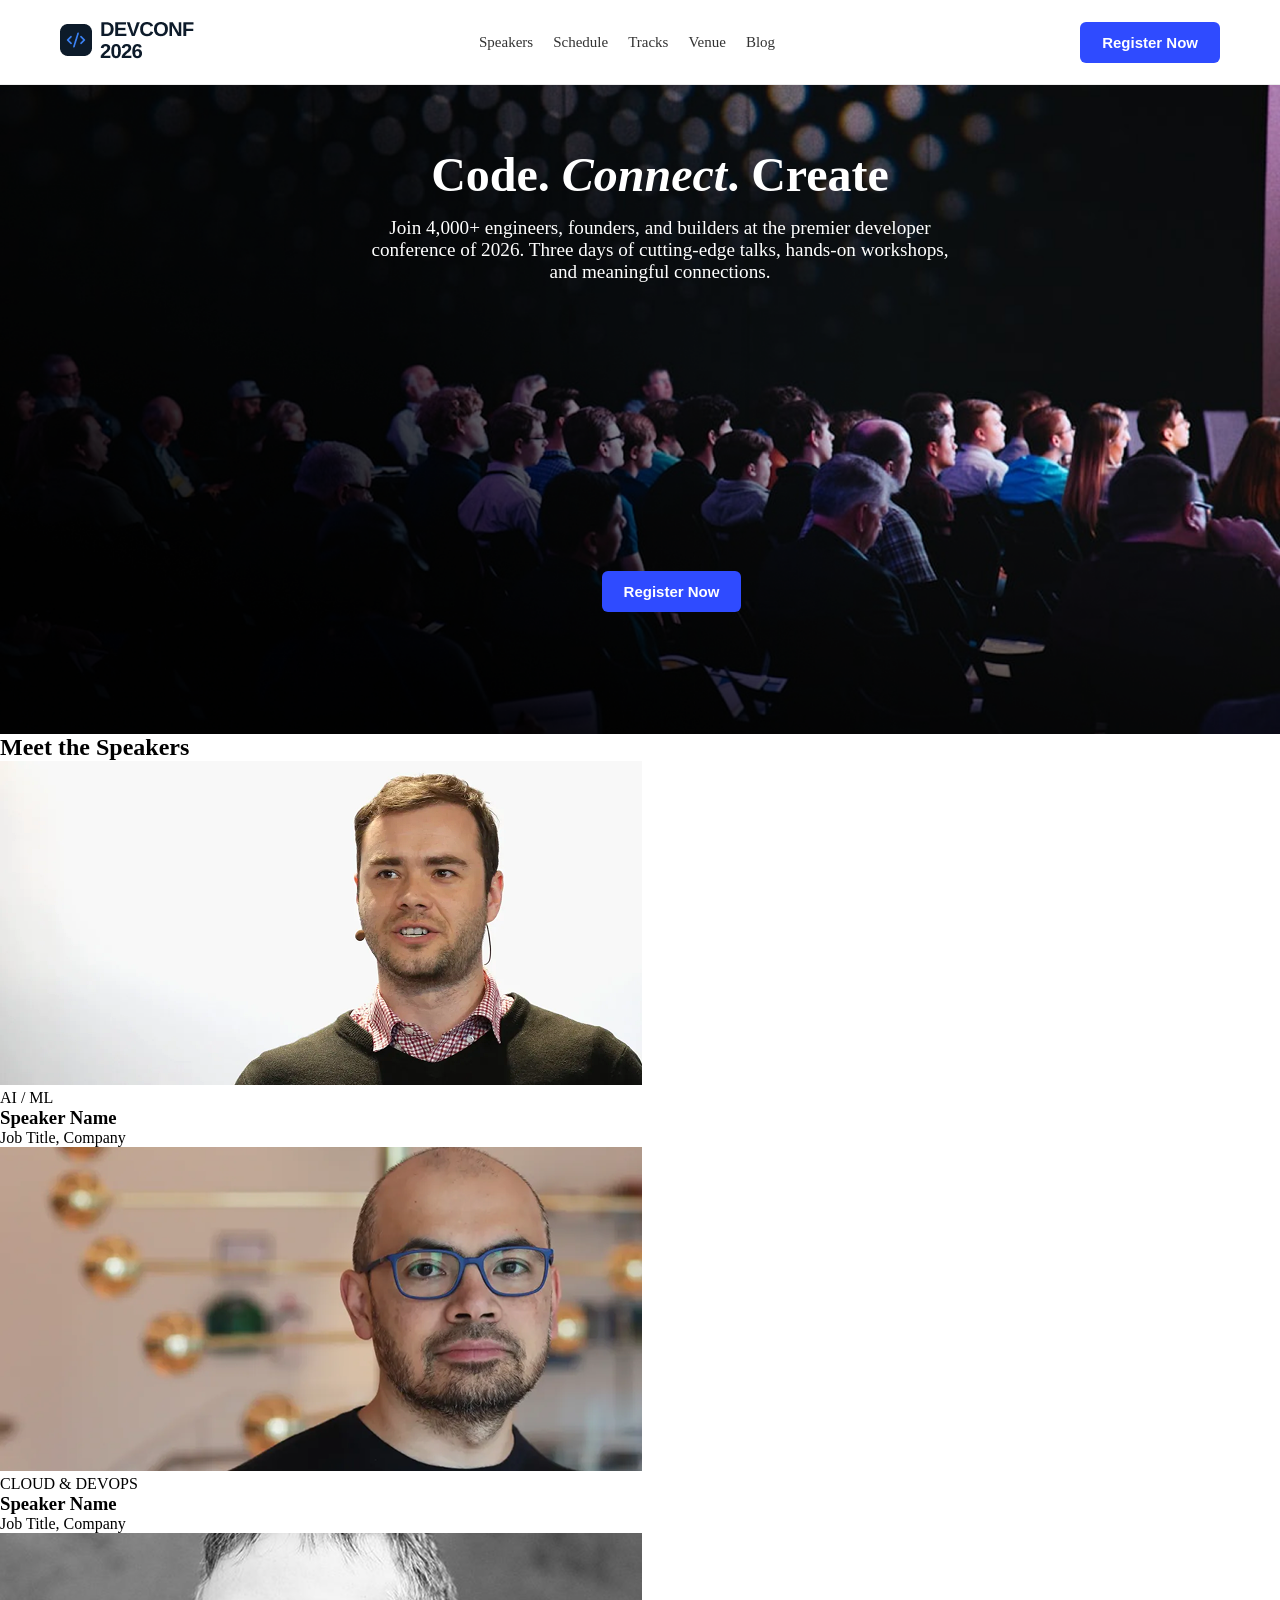
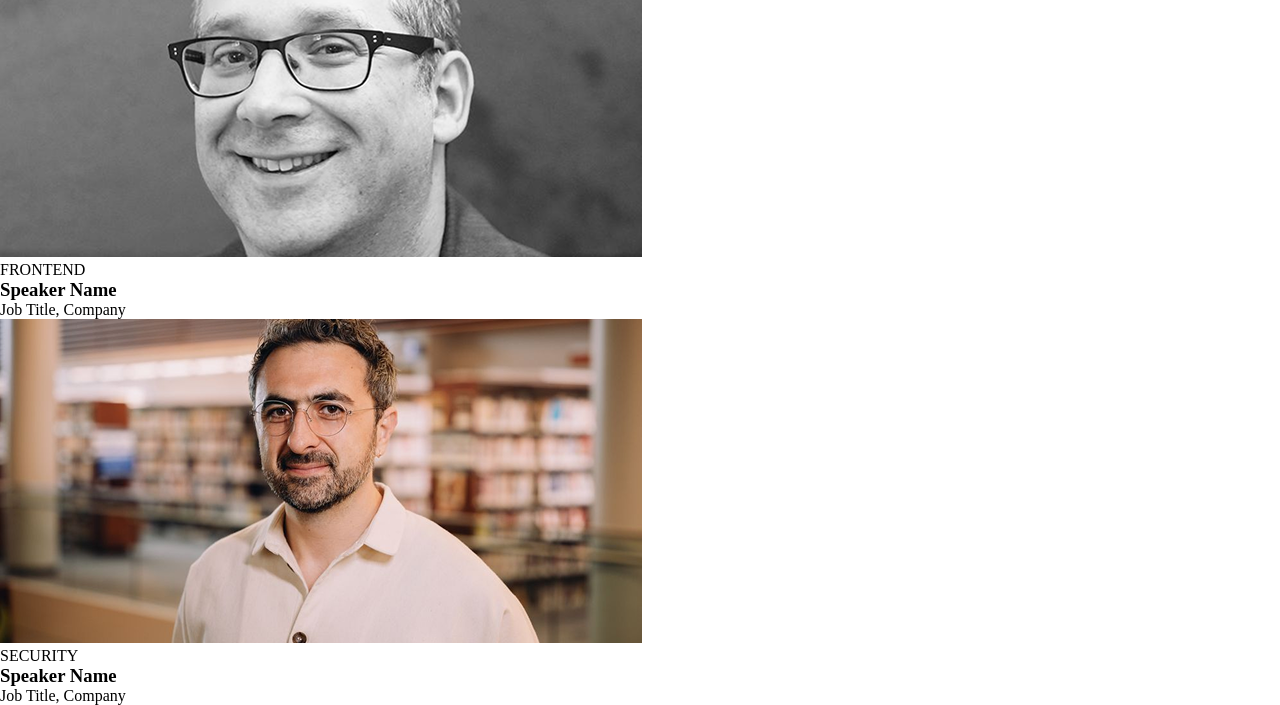
==== index.html @ 154ef2e4 "rename root file" ====
<!DOCTYPE html>
<html lang="en">

<head>
    <meta charset="UTF-8">
    <meta name="viewport" content="width=device-width, initial-scale=1.0">
    <title>DevConf_2026</title>
    <link rel="stylesheet" href="./style.css">
</head>

<body>


    <!-- header start -->
    <header>
        <div>
            <img src="./assets/logo.png" alt="">
        </div>

        <!-- nav tag -->
        <nav>
            <ul class="navigation-ber">
                <li>Speakers</li>
                <li>Schedule</li>
                <li>Tracks</li>
                <li>Venue</li>
                <li>Blog</li>

            </ul>
            <div>
                <!-- <button class="btn">Register Now</button> -->
            </div>
        </nav>

        <!-- nav end -->

        <div>
            <button class="common-btn">Register Now</button>
        </div>
    </header>
    <!-- header end -->

    <main>


        <!-- section start with banner -->
        <section>

            <div class="hero">

                <img src="./assets/Banner.png" alt="Banner">

                <div class="text">
                    <h1>Code. <em>Connect</em>. Create</h1>
                    <p>Join 4,000+ engineers, founders, and builders at the premier developer conference of 2026. Three
                        days of cutting-edge talks, hands-on workshops, and meaningful connections.
                    </p>
                </div>
                <div class="button">
                    <button class="common-btn">Register Now</button>

                </div>

            </div>
        </section>
        <!-- section end with banner-->


        <!--  Meet the Speakers Section start -->
        <section class="section" id="speakers">
            <h2>Meet the Speakers</h2>
            <div class="speaker-grid">
                <div class="card">
                    <img src="./assets/andrej.png" alt="Speaker photo">
                    <div class="card-body">
                        <div class="tag">AI / ML</div>
                        <h3>Speaker Name</h3>
                        <p>Job Title, Company</p>
                    </div>
                </div>
                <div class="card">
                    <img src="./assets/demis.png" alt="Speaker photo">
                    <div class="card-body">
                        <div class="tag">CLOUD & DEVOPS</div>
                        <h3>Speaker Name</h3>
                        <p>Job Title, Company</p>
                    </div>
                </div>
                <div class="card">
                    <img src="./assets/gary.png" alt="Speaker photo">
                    <div class="card-body">
                        <div class="tag">FRONTEND</div>
                        <h3>Speaker Name</h3>
                        <p>Job Title, Company</p>
                    </div>
                </div>
                <div class="card">
                    <img src="./assets/mustafa.png" alt="Speaker photo">
                    <div class="card-body">
                        <div class="tag">SECURITY</div>
                        <h3>Speaker Name</h3>
                        <p>Job Title, Company</p>
                    </div>
                </div>
            </div>
        </section>
        <!-- Meet the Speakers Section end-->


    </main>



</body>

</html>
---- style.css ----
* {
    margin: 0;
    padding: 0;

}

.container {
    max-width: 1980px;
    display: grid;
    justify-self: start;
}


/* header */

header {
    display: flex;
    align-items: center;
    justify-content: space-between;
    padding: 18px 60px;
    border-bottom: 1px solid #eee;
}

nav ul {
    display: flex;
    list-style: none;
    text-decoration: none;
    color: #333;
    font-size: 15px;
}

nav ul li {
    text-decoration: none;
    margin-right: 20px;
}

/* button */
.common-btn {

    background: #2f4bff;
    color: #fff;
    border: none;
    padding: 12px 22px;
    border-radius: 6px;
    font-size: 15px;
    font-weight: bold;
}

/* speker */
.hero {
    position: relative;
}

.hero img {
    width: 100%;
    height: auto;
    display: block;
}

.text {
    position: absolute;
    top: 0;
    left: 0;
    width: 100%;
    height: 40%;
    display: flex;
    flex-direction: column;
    justify-content: center;
    align-items: center;
    text-align: center;
    color: white;
    padding: 20px;
}


.text h1 {
    font-size: 3em;
    margin-bottom: 15px;
}
.text p {
    font-size: 1.2em;
    max-width: 600px;
    margin-bottom: 40px;
}

.button{
    position: absolute;
    top: 75%;
    left: 47%;
}
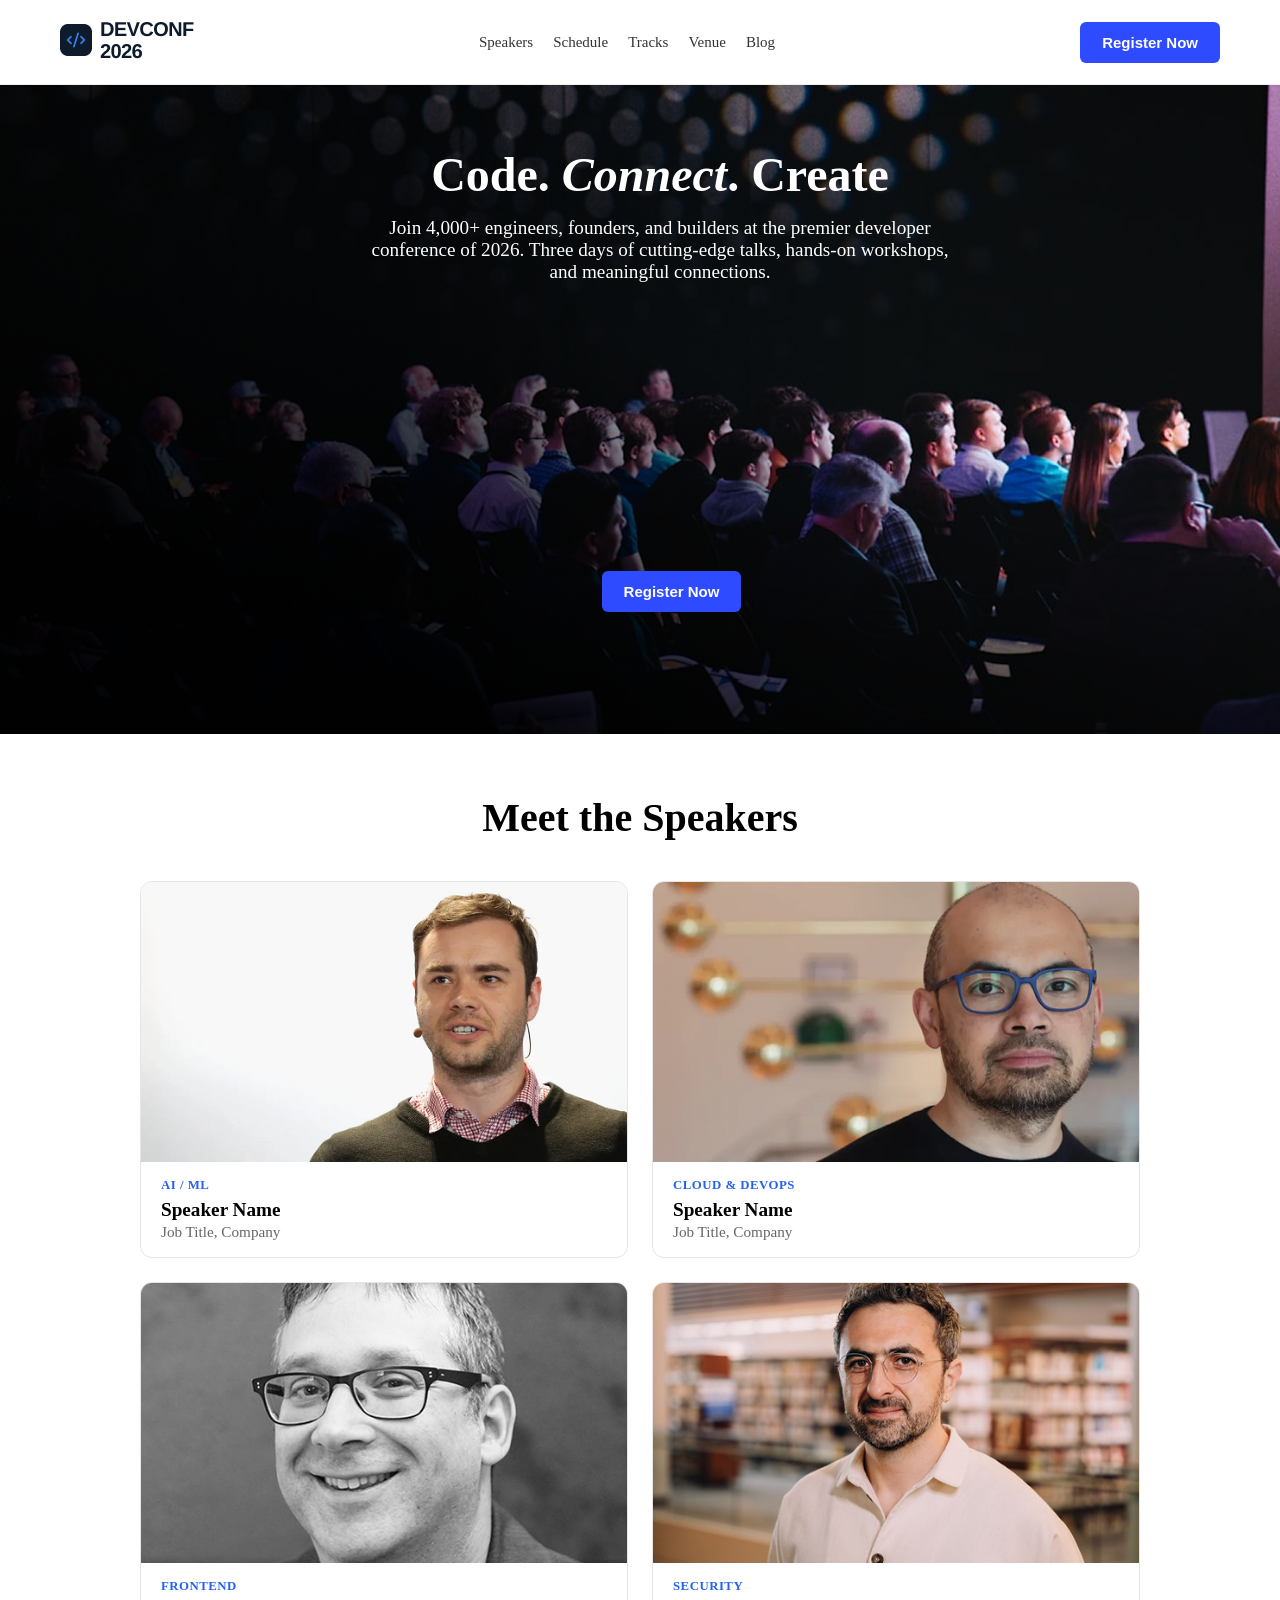
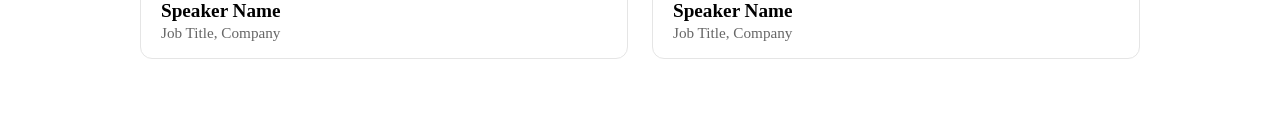
==== commit 00268dd7: "edited the meeting section" ====
--- a/index.html
+++ b/index.html
@@ -67,43 +67,44 @@
 
 
         <!--  Meet the Speakers Section start -->
-        <section class="section" id="speakers">
-            <h2>Meet the Speakers</h2>
-            <div class="speaker-grid">
+        <section class="speakers">
+            <h2 class="speakers-title">Meet the Speakers</h2>
+            <div class="speakers-grid">
                 <div class="card">
-                    <img src="./assets/andrej.png" alt="Speaker photo">
+                    <img src="./assets/andrej.png" alt="Speaker photo" class="speaker-img">
                     <div class="card-body">
                         <div class="tag">AI / ML</div>
-                        <h3>Speaker Name</h3>
-                        <p>Job Title, Company</p>
+                        <h3 class="speaker-name ">Speaker Name</h3>
+                        <p class="speaker-role">Job Title, Company</p>
                     </div>
                 </div>
                 <div class="card">
-                    <img src="./assets/demis.png" alt="Speaker photo">
+                    <img src="./assets/demis.png" alt="Speaker photo" class="speaker-img">
                     <div class="card-body">
                         <div class="tag">CLOUD & DEVOPS</div>
-                        <h3>Speaker Name</h3>
-                        <p>Job Title, Company</p>
+                        <h3 class="speaker-name">Speaker Name</h3>
+                        <p class="speaker-role">Job Title, Company</p>
                     </div>
                 </div>
                 <div class="card">
-                    <img src="./assets/gary.png" alt="Speaker photo">
+                    <img src="./assets/gary.png" alt="Speaker photo" class="speaker-img">
                     <div class="card-body">
                         <div class="tag">FRONTEND</div>
-                        <h3>Speaker Name</h3>
-                        <p>Job Title, Company</p>
+                        <h3 class="speaker-name ">Speaker Name</h3>
+                        <p class="speaker-role">Job Title, Company</p>
                     </div>
                 </div>
                 <div class="card">
-                    <img src="./assets/mustafa.png" alt="Speaker photo">
+                    <img src="./assets/mustafa.png" alt="Speaker photo" class="speaker-img">
                     <div class="card-body">
                         <div class="tag">SECURITY</div>
-                        <h3>Speaker Name</h3>
-                        <p>Job Title, Company</p>
+                        <h3 class="speaker-name ">Speaker Name</h3>
+                        <p class="speaker-role">Job Title, Company</p>
                     </div>
                 </div>
             </div>
-        </section>
+        </section> 
+
         <!-- Meet the Speakers Section end-->
 
 
--- a/style.css
+++ b/style.css
@@ -88,3 +88,61 @@
     top: 75%;
     left: 47%;
 }
+
+
+.speakers {
+  padding: 60px 20px;
+  text-align: center;
+}
+
+.speakers-title {
+  font-size: 2.5rem;
+  font-weight: 800;
+  margin-bottom: 40px;
+}
+
+.speakers-grid {
+  display: grid;
+  grid-template-columns: repeat(2,1fr);
+  gap: 24px;
+  max-width: 1000px;
+  margin: 0 auto;
+  text-align: left;
+}
+
+.card {
+  border: 1px solid #e5e5e5;
+  border-radius: 12px;
+  overflow: hidden;
+  background: #fff;
+}
+
+.speaker-img {
+  width: 100%;
+  height: 280px;
+  object-fit: cover;
+  display: block;
+}
+
+.card-body {
+  padding: 16px 20px;
+}
+
+.tag {
+  color: #2563eb;
+  font-size: 0.8rem;
+  font-weight: 700;
+  text-transform: uppercase;
+  letter-spacing: 0.5px;
+}
+
+.speaker-name {
+  font-size: 1.2rem;
+  margin: 6px 0 2px;
+}
+
+.speaker-role {
+  color: #666;
+  font-size: 0.95rem;
+  margin: 0;
+}
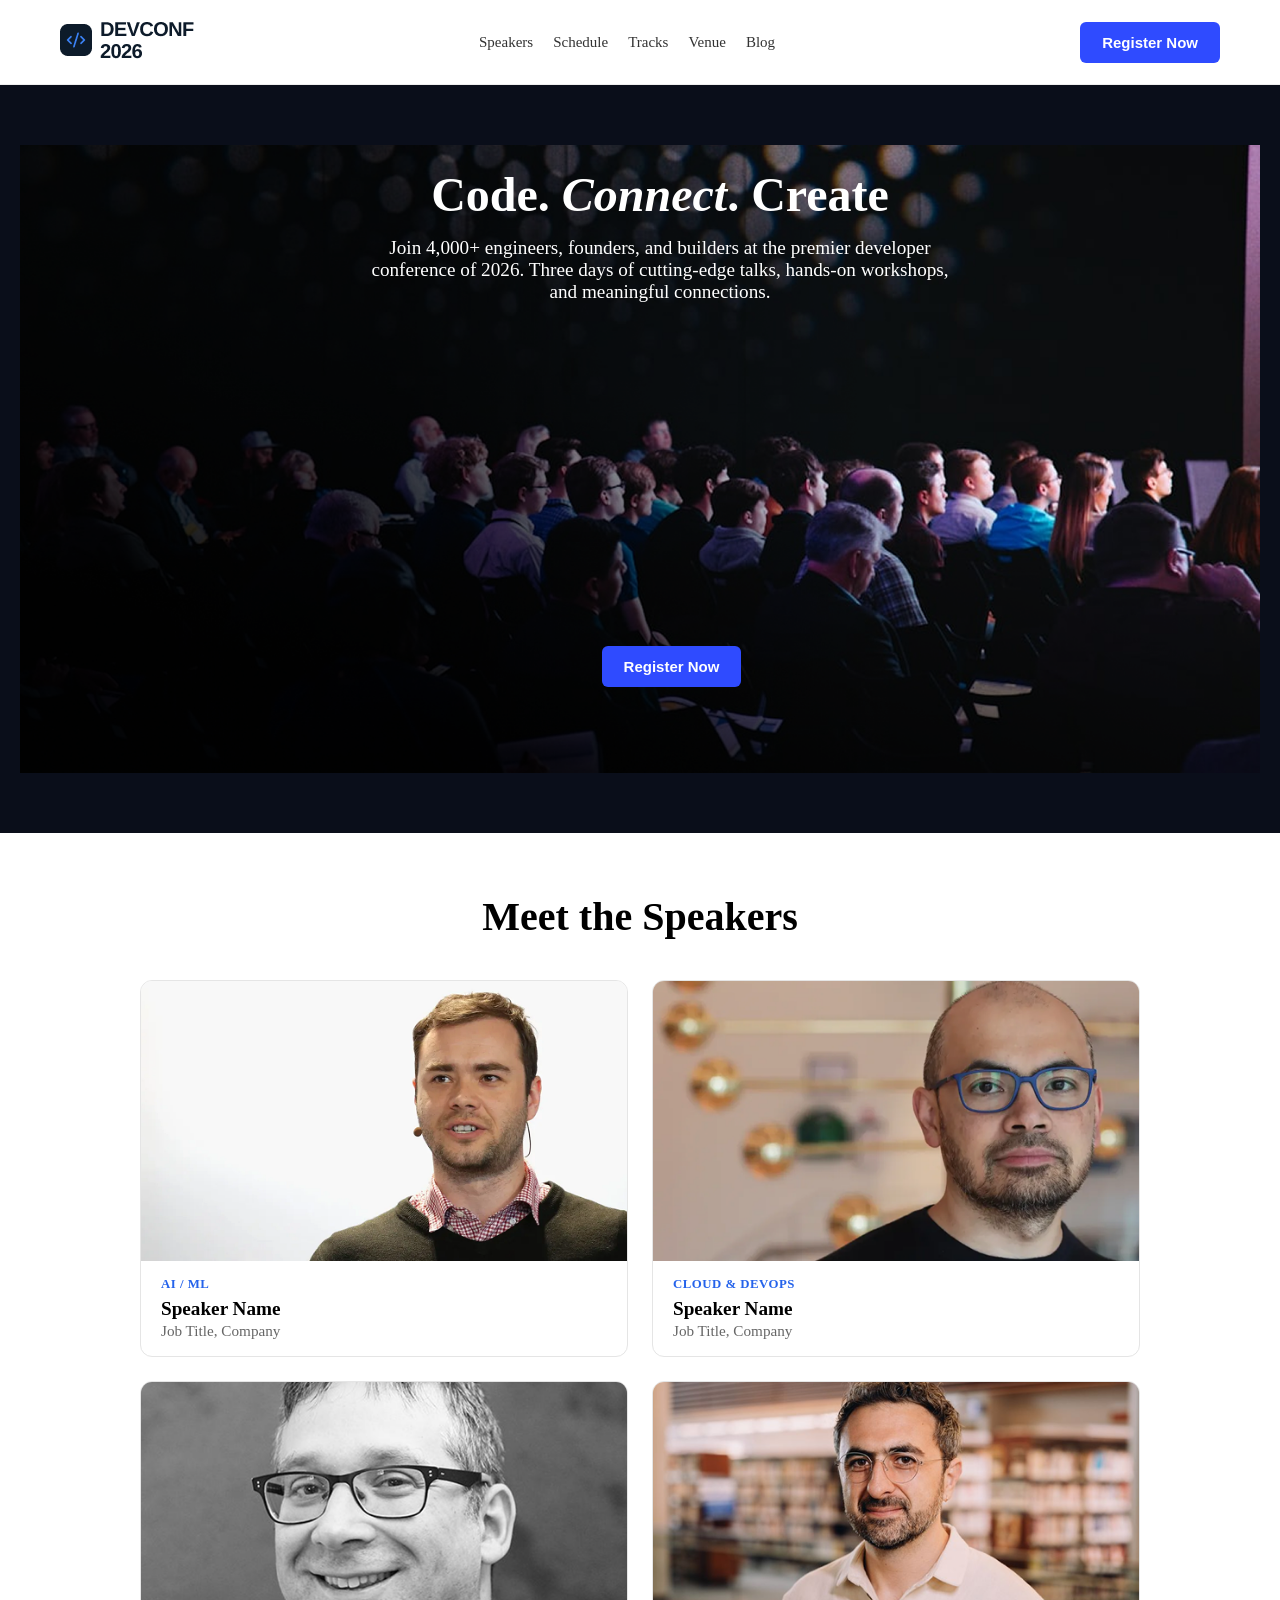
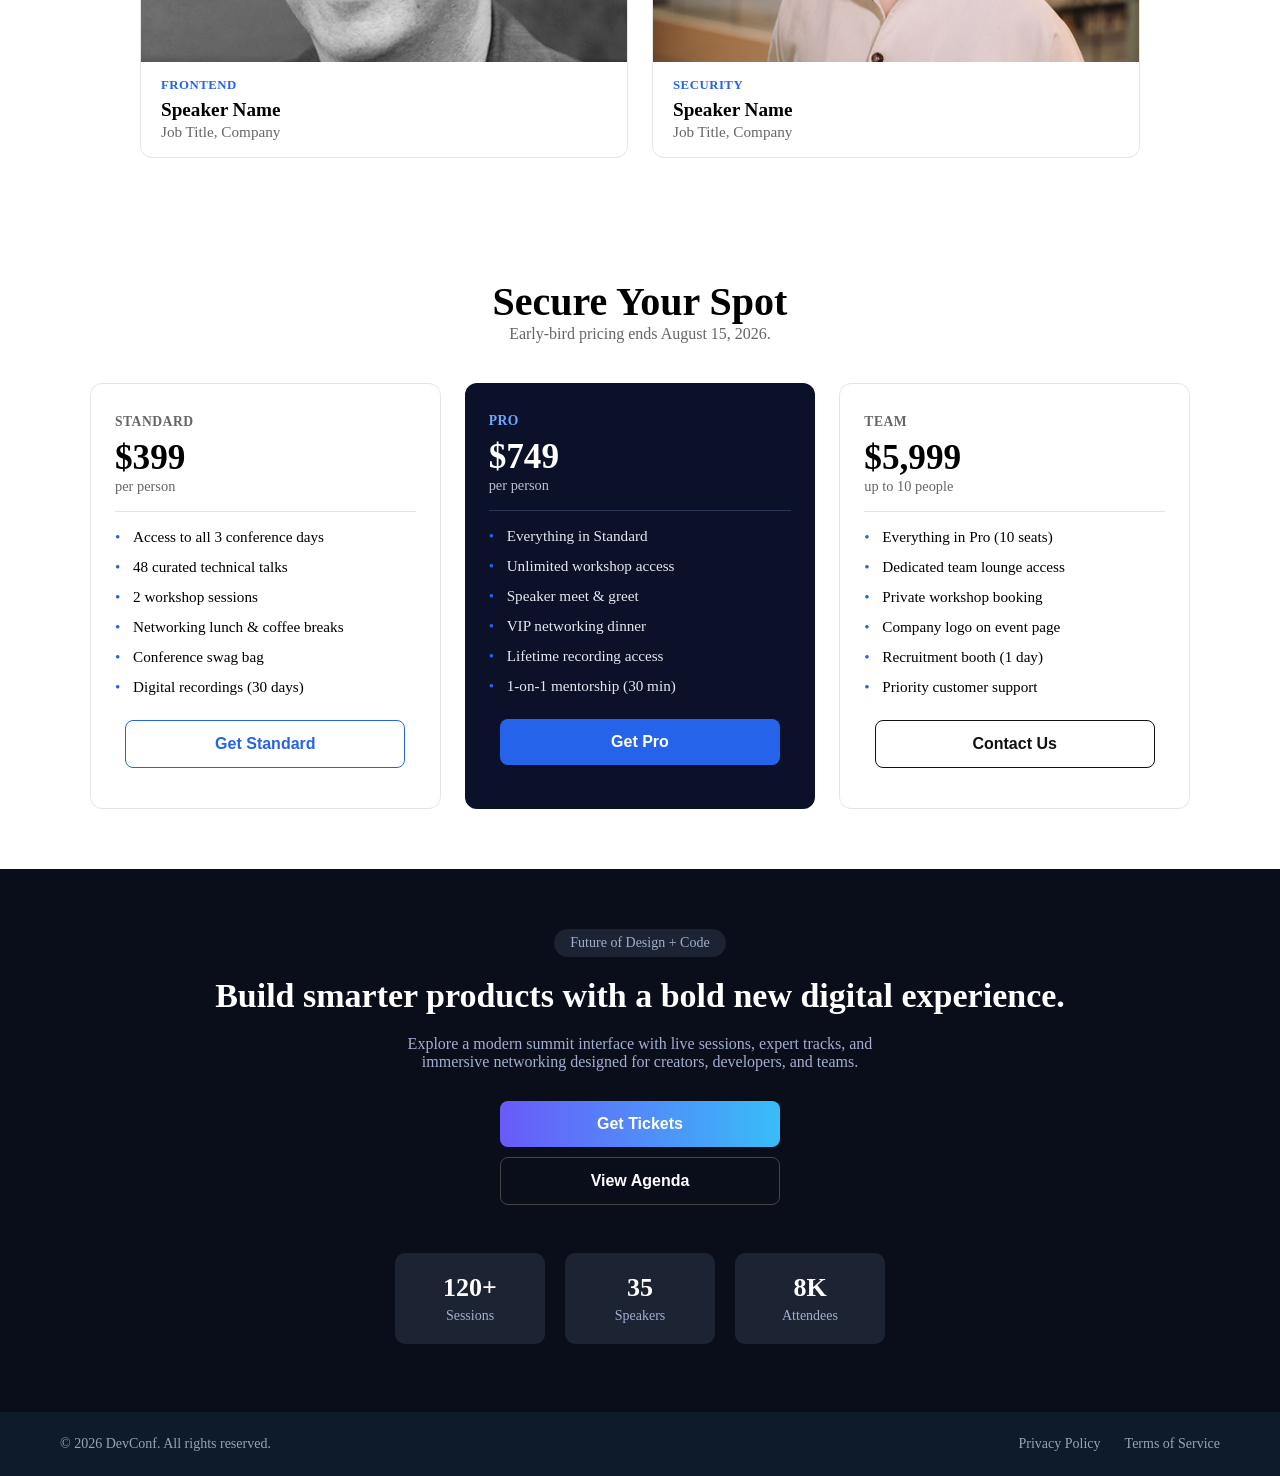
==== commit 1c8f7b28: "add  Pricing" ====
--- a/index.html
+++ b/index.html
@@ -103,14 +103,112 @@
                     </div>
                 </div>
             </div>
-        </section> 
+        </section>
 
         <!-- Meet the Speakers Section end-->
 
+        <!-- Pricing Section start -->
+        <section class="pricing">
+            <h2 class="pricing-title">Secure Your Spot</h2>
+            <p class="pricing-subtitle">Early-bird pricing ends August 15, 2026.</p>
+
+            <div class="pricing-grid">
+
+                <div class="price-card">
+                    <div class="plan-name">STANDARD</div>
+                    <div class="price">$399</div>
+                    <div class="price-note">per person</div>
+                    <hr>
+                    <ul class="feature-list">
+                        <li>Access to all 3 conference days</li>
+                        <li>48 curated technical talks</li>
+                        <li>2 workshop sessions</li>
+                        <li>Networking lunch & coffee breaks</li>
+                        <li>Conference swag bag</li>
+                        <li>Digital recordings (30 days)</li>
+                    </ul>
+                    <button class="btn btn-outline">Get Standard</button>
+                </div>
+
+                <div class="price-card price-card-featured">
+                    <div class="plan-name plan-name-light">PRO</div>
+                    <div class="price price-light">$749</div>
+                    <div class="price-note price-note-light">per person</div>
+                    <hr class="hr-light">
+                    <ul class="feature-list feature-list-light">
+                        <li>Everything in Standard</li>
+                        <li>Unlimited workshop access</li>
+                        <li>Speaker meet & greet</li>
+                        <li>VIP networking dinner</li>
+                        <li>Lifetime recording access</li>
+                        <li>1-on-1 mentorship (30 min)</li>
+                    </ul>
+                    <button class="btn btn-solid">Get Pro</button>
+                </div>
+
+                <div class="price-card">
+                    <div class="plan-name">TEAM</div>
+                    <div class="price">$5,999</div>
+                    <div class="price-note">up to 10 people</div>
+                    <hr>
+                    <ul class="feature-list">
+                        <li>Everything in Pro (10 seats)</li>
+                        <li>Dedicated team lounge access</li>
+                        <li>Private workshop booking</li>
+                        <li>Company logo on event page</li>
+                        <li>Recruitment booth (1 day)</li>
+                        <li>Priority customer support</li>
+                    </ul>
+                    <button class="btn btn-dark-outline">Contact Us</button>
+                </div>
+
+            </div>
+        </section>
+        <!-- Pricing Section end -->
+
+        <!-- endin section start -->
+        <section class="hero">
+            <p class="hero-badge">Future of Design + Code</p>
+
+            <h1 class="hero-title">
+                Build smarter products with a bold new digital experience.
+            </h1>
+
+            <p class="hero-desc">
+                Explore a modern summit interface with live sessions, expert tracks,
+                and immersive networking designed for creators, developers, and teams.
+            </p>
+
+            <button class="btn btn-gradient">Get Tickets</button>
+            <button class="btn btn-outline-light">View Agenda</button>
+
+            <div class="stats">
+                <div class="stat-box">
+                    <h3>120+</h3>
+                    <p>Sessions</p>
+                </div>
+                <div class="stat-box">
+                    <h3>35</h3>
+                    <p>Speakers</p>
+                </div>
+                <div class="stat-box">
+                    <h3>8K</h3>
+                    <p>Attendees</p>
+                </div>
+            </div>
+        </section>
+        <!-- ending section end -->
 
     </main>
-
-
+    <!-- footer start -->
+    <footer class="site-footer">
+        <p class="footer-text">© 2026 DevConf. All rights reserved.</p>
+        <div class="footer-links">
+            <a href="#">Privacy Policy</a>
+            <a href="#">Terms of Service</a>
+        </div>
+    </footer>
+    <!-- footer end-->
 
 </body>
 
--- a/style.css
+++ b/style.css
@@ -1,95 +1,96 @@
 * {
-    margin: 0;
-    padding: 0;
+  margin: 0;
+  padding: 0;
 
 }
 
 .container {
-    max-width: 1980px;
-    display: grid;
-    justify-self: start;
+  max-width: 1980px;
+  display: grid;
+  justify-self: start;
 }
 
 
 /* header */
 
 header {
-    display: flex;
-    align-items: center;
-    justify-content: space-between;
-    padding: 18px 60px;
-    border-bottom: 1px solid #eee;
+  display: flex;
+  align-items: center;
+  justify-content: space-between;
+  padding: 18px 60px;
+  border-bottom: 1px solid #eee;
 }
 
 nav ul {
-    display: flex;
-    list-style: none;
-    text-decoration: none;
-    color: #333;
-    font-size: 15px;
+  display: flex;
+  list-style: none;
+  text-decoration: none;
+  color: #333;
+  font-size: 15px;
 }
 
 nav ul li {
-    text-decoration: none;
-    margin-right: 20px;
+  text-decoration: none;
+  margin-right: 20px;
 }
 
 /* button */
 .common-btn {
 
-    background: #2f4bff;
-    color: #fff;
-    border: none;
-    padding: 12px 22px;
-    border-radius: 6px;
-    font-size: 15px;
-    font-weight: bold;
+  background: #2f4bff;
+  color: #fff;
+  border: none;
+  padding: 12px 22px;
+  border-radius: 6px;
+  font-size: 15px;
+  font-weight: bold;
 }
 
 /* speker */
 .hero {
-    position: relative;
+  position: relative;
 }
 
 .hero img {
-    width: 100%;
-    height: auto;
-    display: block;
+  width: 100%;
+  height: auto;
+  display: block;
 }
 
 .text {
-    position: absolute;
-    top: 0;
-    left: 0;
-    width: 100%;
-    height: 40%;
-    display: flex;
-    flex-direction: column;
-    justify-content: center;
-    align-items: center;
-    text-align: center;
-    color: white;
-    padding: 20px;
+  position: absolute;
+  top: 0;
+  left: 0;
+  width: 100%;
+  height: 40%;
+  display: flex;
+  flex-direction: column;
+  justify-content: center;
+  align-items: center;
+  text-align: center;
+  color: white;
+  padding: 20px;
 }
 
 
 .text h1 {
-    font-size: 3em;
-    margin-bottom: 15px;
-}
+  font-size: 3em;
+  margin-bottom: 15px;
+}
+
 .text p {
-    font-size: 1.2em;
-    max-width: 600px;
-    margin-bottom: 40px;
-}
-
-.button{
-    position: absolute;
-    top: 75%;
-    left: 47%;
-}
-
-
+  font-size: 1.2em;
+  max-width: 600px;
+  margin-bottom: 40px;
+}
+
+.button {
+  position: absolute;
+  top: 75%;
+  left: 47%;
+}
+
+/* Meet the Speakers Section start */
 .speakers {
   padding: 60px 20px;
   text-align: center;
@@ -103,7 +104,7 @@
 
 .speakers-grid {
   display: grid;
-  grid-template-columns: repeat(2,1fr);
+  grid-template-columns: repeat(2, 1fr);
   gap: 24px;
   max-width: 1000px;
   margin: 0 auto;
@@ -145,4 +146,241 @@
   color: #666;
   font-size: 0.95rem;
   margin: 0;
+}
+
+/* Pricing Section start */
+.pricing {
+  padding: 60px 20px;
+  text-align: center;
+}
+
+.pricing-title {
+  font-size: 2.5rem;
+  font-weight: 800;
+}
+
+.pricing-subtitle {
+  color: #666;
+  margin-bottom: 40px;
+}
+
+.pricing-grid {
+  display: grid;
+  grid-template-columns: repeat(3, 1fr);
+  gap: 24px;
+  max-width: 1100px;
+  margin: 0 auto;
+}
+
+.price-card {
+  border: 1px solid #e5e5e5;
+  border-radius: 12px;
+  padding: 30px 24px;
+  text-align: left;
+  background: #fff;
+}
+
+.price-card-featured {
+  background: #0a1128;
+  border: none;
+}
+
+.plan-name {
+  font-size: 0.85rem;
+  font-weight: 700;
+  letter-spacing: 0.5px;
+  color: #666;
+}
+
+.plan-name-light {
+  color: #6ea8fe;
+}
+
+.price {
+  font-size: 2.2rem;
+  font-weight: 800;
+  margin: 8px 0 0;
+}
+
+.price-light {
+  color: #fff;
+}
+
+.price-note {
+  color: #666;
+  font-size: 0.9rem;
+  margin-bottom: 16px;
+}
+
+.price-note-light {
+  color: #b8bfd1;
+}
+
+hr {
+  border: none;
+  border-top: 1px solid #e5e5e5;
+  margin-bottom: 16px;
+}
+
+.hr-light {
+  border-top: 1px solid #2a3352;
+}
+
+.feature-list {
+  list-style: none;
+  padding: 0;
+  margin: 0 0 24px;
+}
+
+.feature-list li {
+  position: relative;
+  padding-left: 18px;
+  margin-bottom: 12px;
+  font-size: 0.95rem;
+}
+
+.feature-list li::before {
+  content: "•";
+  color: #2563eb;
+  position: absolute;
+  left: 0;
+}
+
+.feature-list-light li {
+  color: #e5e8f0;
+}
+
+.btn {
+  width: 100%;
+  padding: 12px;
+  border-radius: 8px;
+  font-weight: 700;
+  cursor: pointer;
+}
+
+.btn-outline {
+  background: #fff;
+  color: #2563eb;
+  border: 1px solid #2563eb;
+}
+
+.btn-solid {
+  background: #2563eb;
+  color: #fff;
+  border: none;
+}
+
+.btn-dark-outline {
+  background: #fff;
+  color: #111;
+  border: 1px solid #111;
+}
+
+/* endin section */
+.hero {
+  background-color: #0a0e1a;
+  text-align: center;
+  padding: 60px 20px;
+}
+
+.hero-badge {
+  display: inline-block;
+  background-color: #1c2333;
+  color: #a3aed0;
+  padding: 6px 16px;
+  border-radius: 20px;
+  font-size: 14px;
+  margin-bottom: 20px;
+}
+
+.hero-title {
+  color: white;
+  font-size: 34px;
+  font-weight: bold;
+  margin-bottom: 20px;
+}
+
+.hero-desc {
+  color: #a3aed0;
+  font-size: 16px;
+  max-width: 500px;
+  margin: 0 auto 30px auto;
+}
+
+.btn {
+  display: block;
+  width: 280px;
+  margin: 10px auto;
+  padding: 14px;
+  border-radius: 8px;
+  font-weight: bold;
+  font-size: 16px;
+  cursor: pointer;
+}
+
+.btn-gradient {
+  background: linear-gradient(to right, #6a5af9, #38bdf8);
+  color: white;
+  border: none;
+}
+
+.btn-outline-light {
+  background: transparent;
+  color: white;
+  border: 1px solid #444;
+}
+
+.stats {
+  margin-top: 40px;
+}
+
+.stat-box {
+  display: inline-block;
+  background-color: #1c2333;
+  width: 130px;
+  padding: 20px 10px;
+  margin: 8px;
+  border-radius: 10px;
+}
+
+.stat-box h3 {
+  color: white;
+  font-size: 26px;
+  margin: 0 0 5px 0;
+}
+
+.stat-box p {
+  color: #a3aed0;
+  margin: 0;
+  font-size: 14px;
+}
+
+/* fotter */
+.site-footer {
+  background-color: #0d1b2a;
+  padding: 24px 60px;
+  display: flex;
+  justify-content: space-between;
+  align-items: center;
+}
+
+.footer-text {
+  color: #9ca3af;
+  font-size: 14px;
+  margin: 0;
+}
+
+.footer-links {
+  display: flex;
+  gap: 24px;
+}
+
+.footer-links a {
+  color: #9ca3af;
+  font-size: 14px;
+  text-decoration: none;
+}
+
+.footer-links a:hover {
+  color: #ffffff;
 }
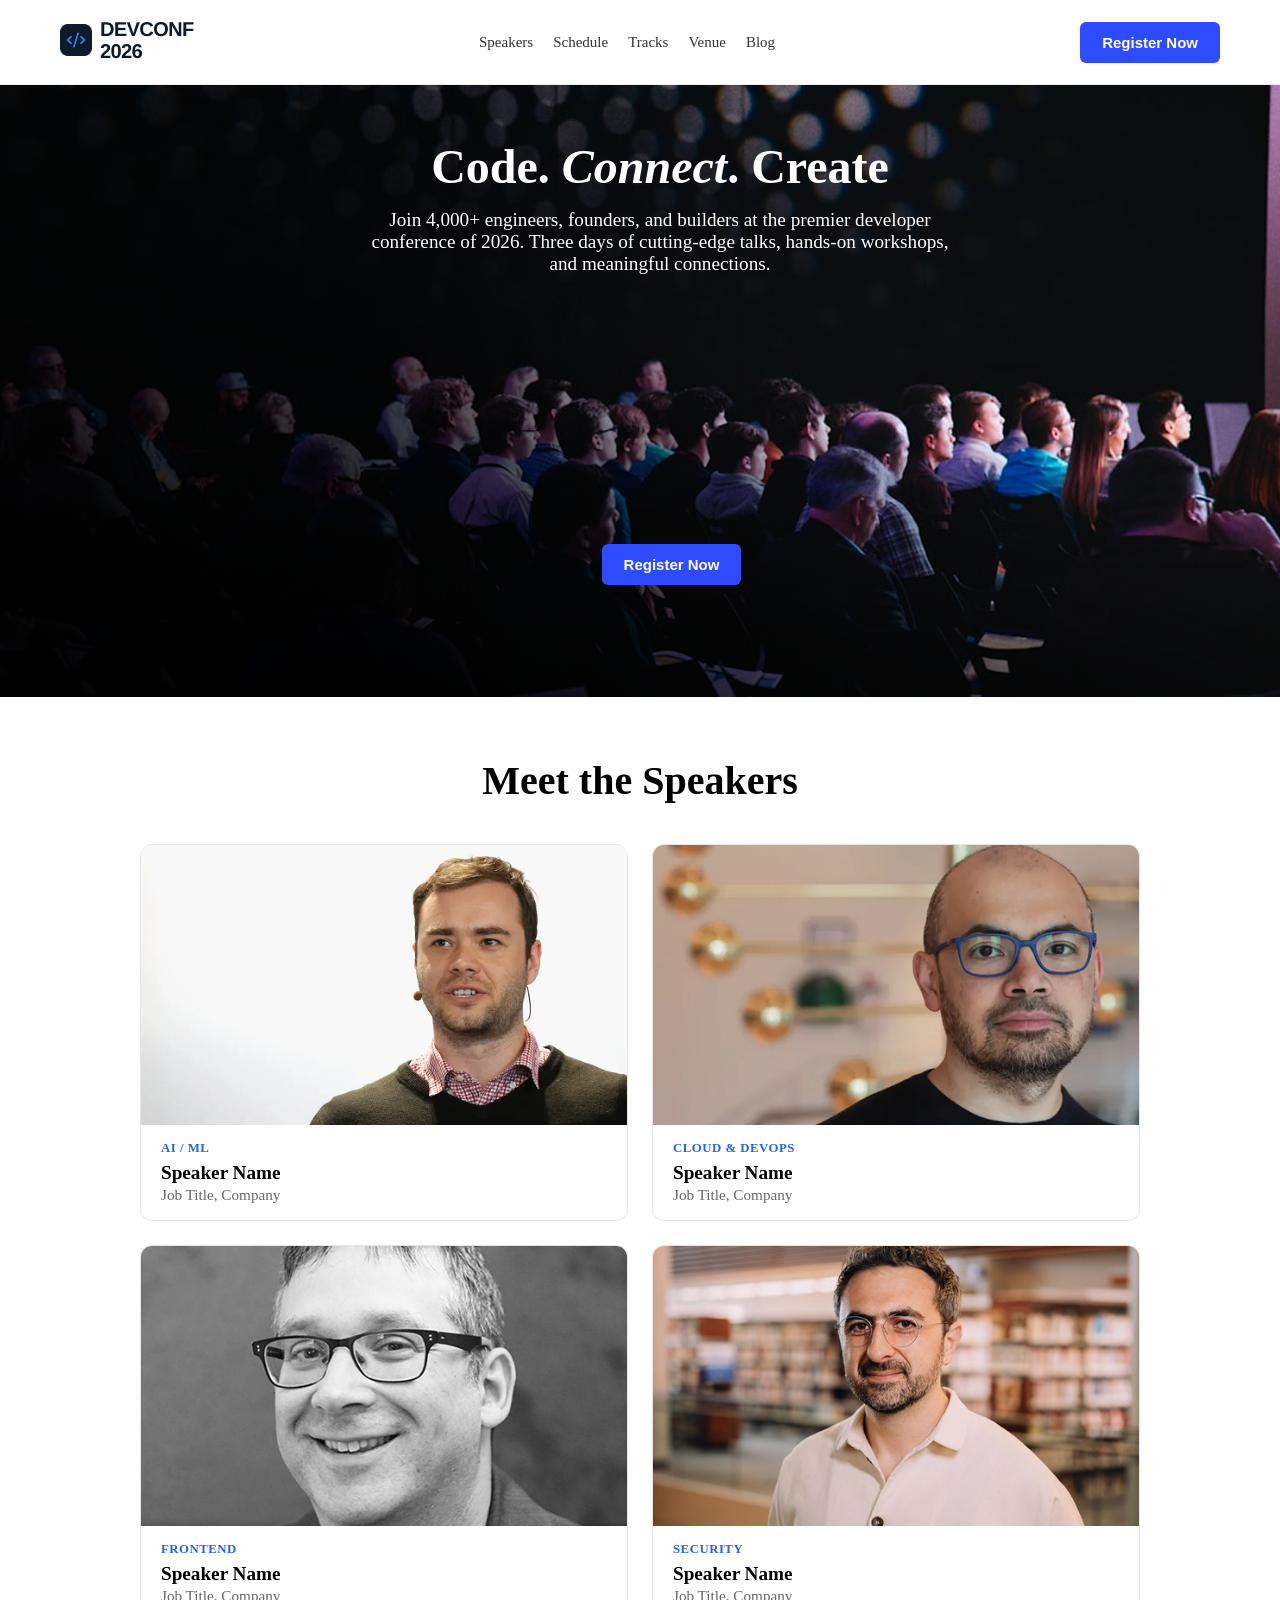
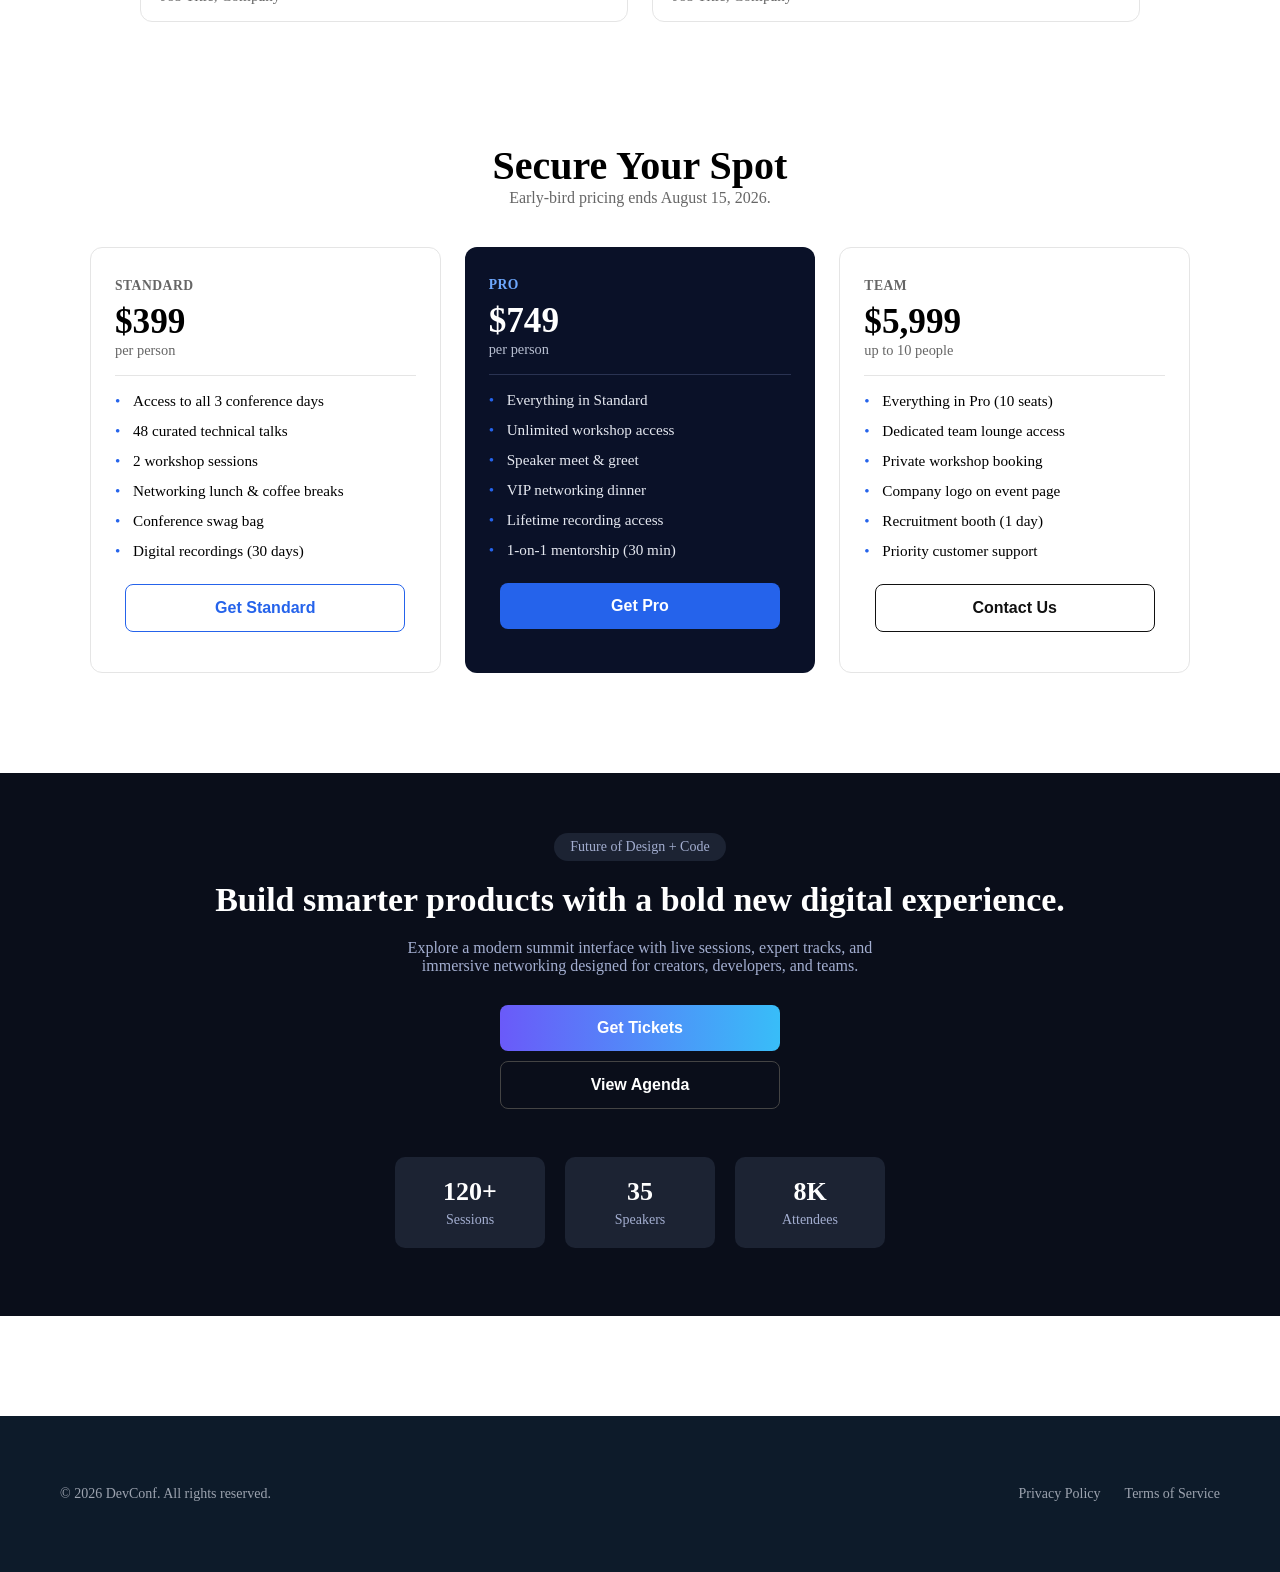
==== commit 3b249596: "edting relevent section & footer" ====
--- a/index.html
+++ b/index.html
@@ -166,15 +166,15 @@
         </section>
         <!-- Pricing Section end -->
 
-        <!-- endin section start -->
-        <section class="hero">
-            <p class="hero-badge">Future of Design + Code</p>
-
-            <h1 class="hero-title">
+        <!-- relevant section start -->
+        <section class="section-container">
+            <p class="section-badge">Future of Design + Code</p>
+
+            <h1 class="section-title">
                 Build smarter products with a bold new digital experience.
             </h1>
 
-            <p class="hero-desc">
+            <p class="section-desc">
                 Explore a modern summit interface with live sessions, expert tracks,
                 and immersive networking designed for creators, developers, and teams.
             </p>
@@ -197,7 +197,7 @@
                 </div>
             </div>
         </section>
-        <!-- ending section end -->
+        <!-- relevent section end -->
 
     </main>
     <!-- footer start -->
--- a/style.css
+++ b/style.css
@@ -276,14 +276,16 @@
   border: 1px solid #111;
 }
 
-/* endin section */
-.hero {
+/* relevent section  */
+.section-container {
+  max-width: 1280px;
+  margin: 40px auto 100px;
   background-color: #0a0e1a;
   text-align: center;
   padding: 60px 20px;
 }
 
-.hero-badge {
+.section-badge {
   display: inline-block;
   background-color: #1c2333;
   color: #a3aed0;
@@ -293,14 +295,14 @@
   margin-bottom: 20px;
 }
 
-.hero-title {
+.section-title {
   color: white;
   font-size: 34px;
   font-weight: bold;
   margin-bottom: 20px;
 }
 
-.hero-desc {
+.section-desc {
   color: #a3aed0;
   font-size: 16px;
   max-width: 500px;
@@ -358,7 +360,7 @@
 /* fotter */
 .site-footer {
   background-color: #0d1b2a;
-  padding: 24px 60px;
+  padding: 70px 60px;
   display: flex;
   justify-content: space-between;
   align-items: center;
